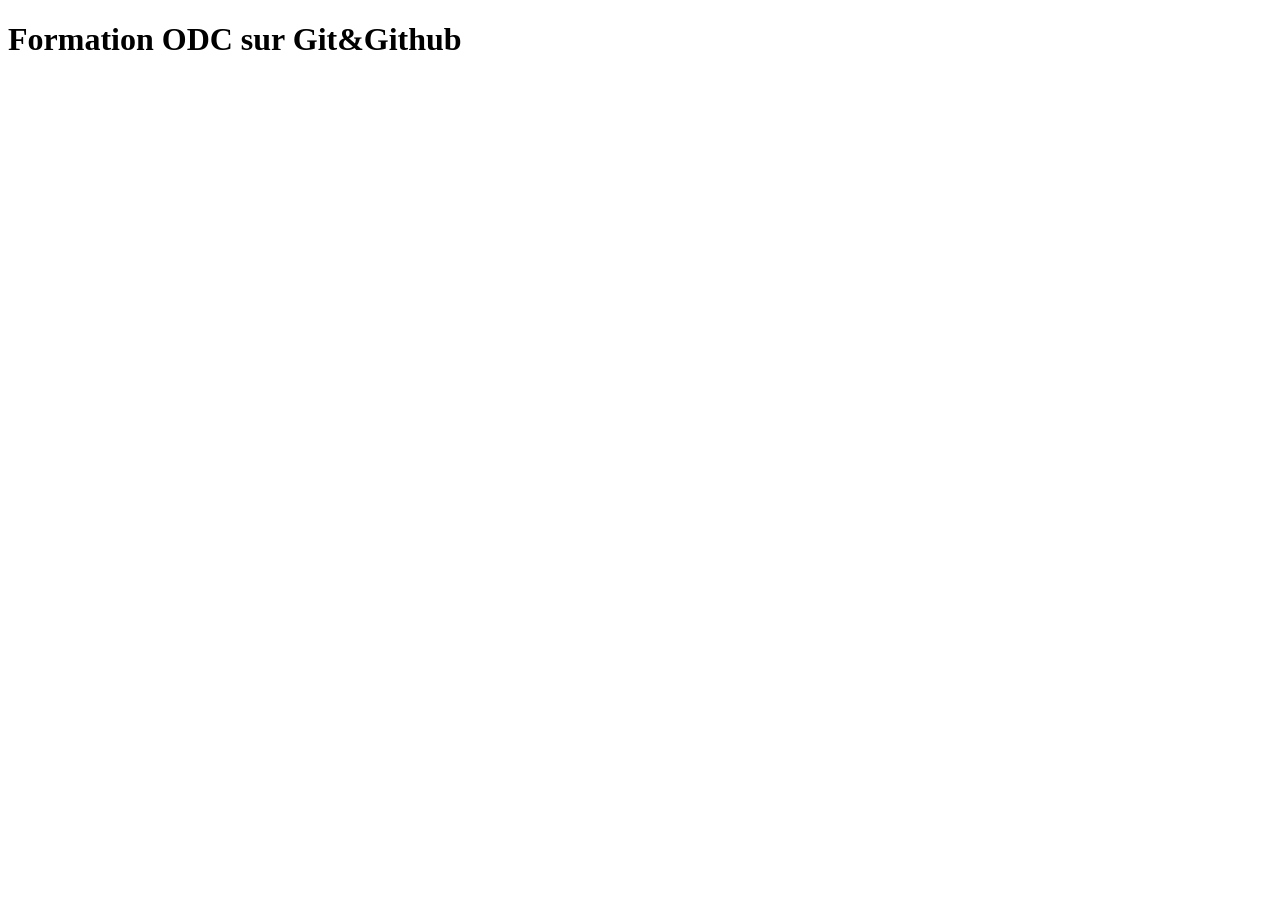
==== index.html @ 803f6615 "creation du fichier Html" ====
<!DOCTYPE html>
<html lang="en">
<head>
    <meta charset="UTF-8">
    <meta name="viewport" content="width=device-width, initial-scale=1.0">
    <title>projet1</title>
</head>
<body>
    <h1>
        Formation ODC sur Git&Github
    </h1>
</body>
</html>
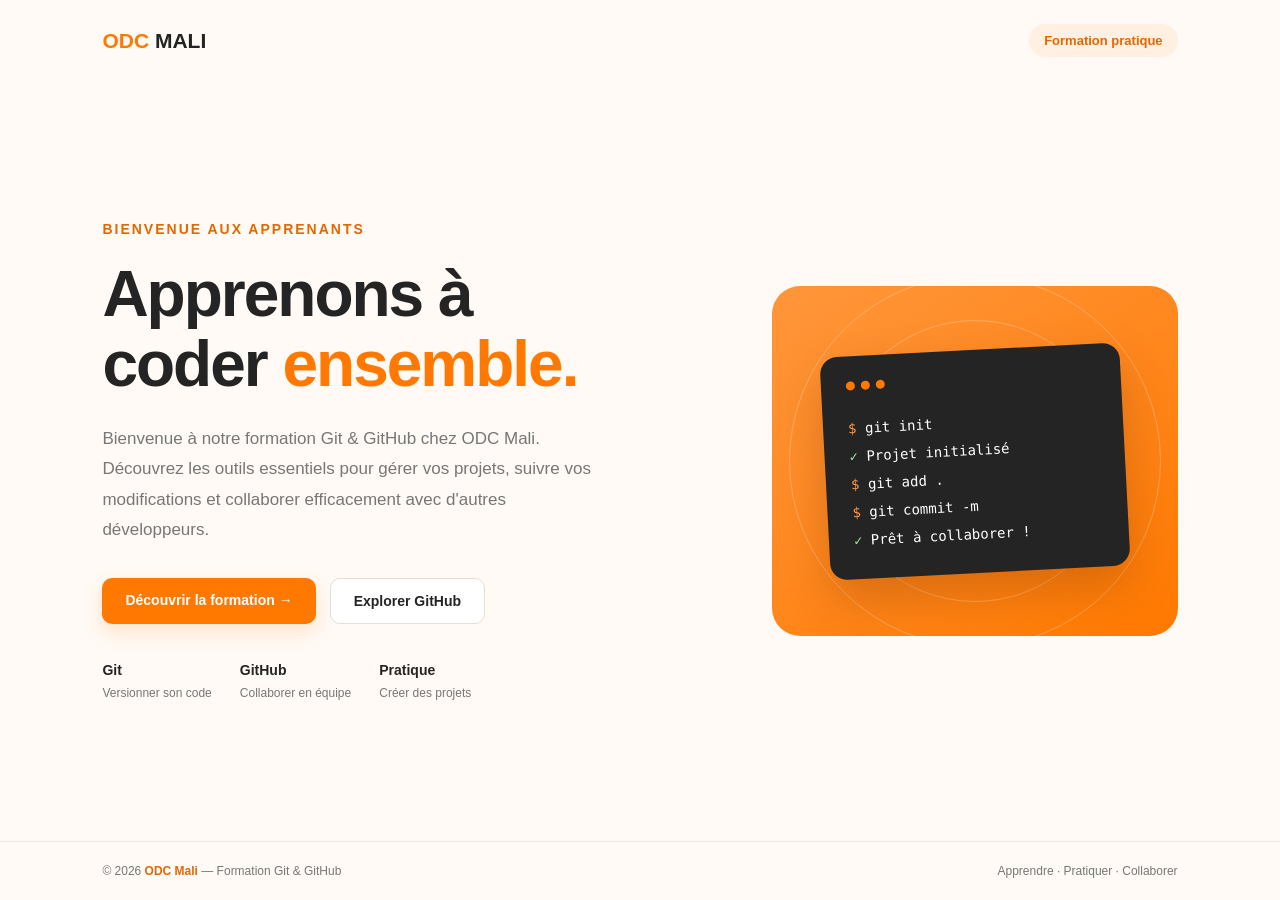
==== commit b4f47ca2: "Creation de la page de bienvenue a la formation" ====
--- a/index.html
+++ b/index.html
@@ -1,13 +1,90 @@
+
 <!DOCTYPE html>
-<html lang="en">
+<html lang="fr">
 <head>
     <meta charset="UTF-8">
     <meta name="viewport" content="width=device-width, initial-scale=1.0">
-    <title>projet1</title>
+    <title>Bienvenue | Formation Git & GitHub - ODC Mali</title>
+    <link rel="stylesheet" href="css/style.css">
 </head>
+
 <body>
-    <h1>
-        Formation ODC sur Git&Github
-    </h1>
+
+    <header>
+        <div class="brand">ODC <span>MALI</span></div>
+        <div class="tag">Formation pratique</div>
+    </header>
+
+    <main>
+        <section class="hero">
+
+            <div class="content">
+                <p class="label">Bienvenue aux apprenants</p>
+
+                <h1>
+                    Apprenons à<br>
+                    coder <span>ensemble.</span>
+                </h1>
+
+                <p class="description">
+                    Bienvenue à notre formation Git & GitHub chez ODC Mali.
+                    Découvrez les outils essentiels pour gérer vos projets,
+                    suivre vos modifications et collaborer efficacement
+                    avec d'autres développeurs.
+                </p>
+
+                <div class="buttons">
+                    <a href="#programme" class="btn btn-primary">
+                        Découvrir la formation →
+                    </a>
+
+                    <a href="https://github.com" target="_blank"
+                       rel="noopener noreferrer" class="btn btn-secondary">
+                        Explorer GitHub
+                    </a>
+                </div>
+
+                <div class="info" id="programme">
+                    <div class="info-item">
+                        <strong>Git</strong>
+                        <small>Versionner son code</small>
+                    </div>
+
+                    <div class="info-item">
+                        <strong>GitHub</strong>
+                        <small>Collaborer en équipe</small>
+                    </div>
+
+                    <div class="info-item">
+                        <strong>Pratique</strong>
+                        <small>Créer des projets</small>
+                    </div>
+                </div>
+            </div>
+
+            <div class="visual">
+                <div class="code-card">
+                    <div class="dots">
+                        <span class="dot"></span>
+                        <span class="dot"></span>
+                        <span class="dot"></span>
+                    </div>
+
+                    <p><span class="code-orange">$</span> git init</p>
+                    <p><span class="code-green">✓</span> Projet initialisé</p>
+                    <p><span class="code-orange">$</span> git add .</p>
+                    <p><span class="code-orange">$</span> git commit -m</p>
+                    <p><span class="code-green">✓</span> Prêt à collaborer !</p>
+                </div>
+            </div>
+
+        </section>
+    </main>
+
+    <footer>
+        <p>© 2026 <strong>ODC Mali</strong> — Formation Git & GitHub</p>
+        <p>Apprendre · Pratiquer · Collaborer</p>
+    </footer>
+
 </body>
-</html>+</html>
--- a/css/style.css
+++ b/css/style.css
@@ -0,0 +1,276 @@
+
+        :root {
+            --orange: #ff7900;
+            --orange-dark: #e56700;
+            --background: #fffaf5;
+            --text: #242424;
+            --muted: #777;
+        }
+
+        * {
+            margin: 0;
+            padding: 0;
+            box-sizing: border-box;
+        }
+
+        body {
+            font-family: "Segoe UI", Arial, sans-serif;
+            background: var(--background);
+            color: var(--text);
+            min-height: 100vh;
+            display: flex;
+            flex-direction: column;
+        }
+
+        header {
+            display: flex;
+            justify-content: space-between;
+            align-items: center;
+            padding: 24px 8%;
+        }
+
+        .brand {
+            font-size: 21px;
+            font-weight: 800;
+            color: var(--orange);
+        }
+
+        .brand span {
+            color: var(--text);
+        }
+
+        .tag {
+            background: #fff0e1;
+            color: var(--orange-dark);
+            padding: 9px 15px;
+            border-radius: 30px;
+            font-size: 13px;
+            font-weight: 600;
+        }
+
+        main {
+            flex: 1;
+            display: flex;
+            align-items: center;
+            justify-content: center;
+            padding: 50px 8%;
+        }
+
+        .hero {
+            width: 100%;
+            max-width: 1100px;
+            display: grid;
+            grid-template-columns: 1.2fr 0.8fr;
+            align-items: center;
+            gap: 60px;
+        }
+
+        .label {
+            color: var(--orange-dark);
+            font-weight: 700;
+            font-size: 14px;
+            letter-spacing: 2px;
+            text-transform: uppercase;
+            margin-bottom: 22px;
+        }
+
+        h1 {
+            font-size: clamp(42px, 5vw, 68px);
+            line-height: 1.1;
+            letter-spacing: -2px;
+            margin-bottom: 24px;
+        }
+
+        h1 span {
+            color: var(--orange);
+        }
+
+        .description {
+            font-size: 17px;
+            line-height: 1.8;
+            color: var(--muted);
+            max-width: 510px;
+            margin-bottom: 32px;
+        }
+
+        .buttons {
+            display: flex;
+            gap: 14px;
+            flex-wrap: wrap;
+        }
+
+        .btn {
+            display: inline-block;
+            padding: 14px 23px;
+            border-radius: 10px;
+            text-decoration: none;
+            font-size: 14px;
+            font-weight: 700;
+            transition: 0.25s;
+        }
+
+        .btn-primary {
+            background: var(--orange);
+            color: white;
+            box-shadow: 0 8px 20px #ff79002b;
+        }
+
+        .btn-primary:hover {
+            background: var(--orange-dark);
+            transform: translateY(-3px);
+        }
+
+        .btn-secondary {
+            color: var(--text);
+            border: 1px solid #e7ddd3;
+            background: white;
+        }
+
+        .btn-secondary:hover {
+            border-color: var(--orange);
+        }
+
+        .visual {
+            background: linear-gradient(145deg, #ff963b, #ff7900);
+            border-radius: 28px;
+            min-height: 350px;
+            display: flex;
+            align-items: center;
+            justify-content: center;
+            position: relative;
+            overflow: hidden;
+            padding: 30px;
+        }
+
+        .visual::before,
+        .visual::after {
+            content: "";
+            position: absolute;
+            border: 1px solid #ffffff40;
+            border-radius: 50%;
+        }
+
+        .visual::before {
+            width: 280px;
+            height: 280px;
+        }
+
+        .visual::after {
+            width: 370px;
+            height: 370px;
+        }
+
+        .code-card {
+            z-index: 1;
+            width: 100%;
+            max-width: 300px;
+            background: #242424;
+            color: #fff;
+            padding: 25px;
+            border-radius: 17px;
+            box-shadow: 0 20px 45px #71300045;
+            transform: rotate(-3deg);
+        }
+
+        .dots {
+            display: flex;
+            gap: 6px;
+            margin-bottom: 24px;
+        }
+
+        .dot {
+            width: 9px;
+            height: 9px;
+            background: #ff7900;
+            border-radius: 50%;
+        }
+
+        .code-card p {
+            font-family: Consolas, monospace;
+            font-size: 14px;
+            line-height: 2;
+        }
+
+        .code-orange {
+            color: #ff9b45;
+        }
+
+        .code-green {
+            color: #9fe3a2;
+        }
+
+        .info {
+            display: flex;
+            gap: 28px;
+            flex-wrap: wrap;
+            margin-top: 38px;
+        }
+
+        .info-item strong {
+            display: block;
+            font-size: 14px;
+            margin-bottom: 5px;
+        }
+
+        .info-item small {
+            color: var(--muted);
+            font-size: 12px;
+        }
+
+        footer {
+            padding: 22px 8%;
+            border-top: 1px solid #f0e7df;
+            display: flex;
+            justify-content: space-between;
+            align-items: center;
+            gap: 12px;
+            flex-wrap: wrap;
+            color: var(--muted);
+            font-size: 12px;
+        }
+
+        footer strong {
+            color: var(--orange-dark);
+        }
+
+        @media (max-width: 800px) {
+            header {
+                padding: 22px 6%;
+            }
+
+            main {
+                padding: 35px 6%;
+            }
+
+            .hero {
+                grid-template-columns: 1fr;
+                gap: 40px;
+            }
+
+            h1 {
+                font-size: 46px;
+            }
+
+            .visual {
+                min-height: 300px;
+            }
+
+            footer {
+                padding: 20px 6%;
+            }
+        }
+
+        @media (max-width: 420px) {
+            h1 {
+                font-size: 38px;
+            }
+
+            .tag {
+                font-size: 11px;
+                padding: 8px 10px;
+            }
+
+            .info {
+                gap: 18px;
+            }
+        }
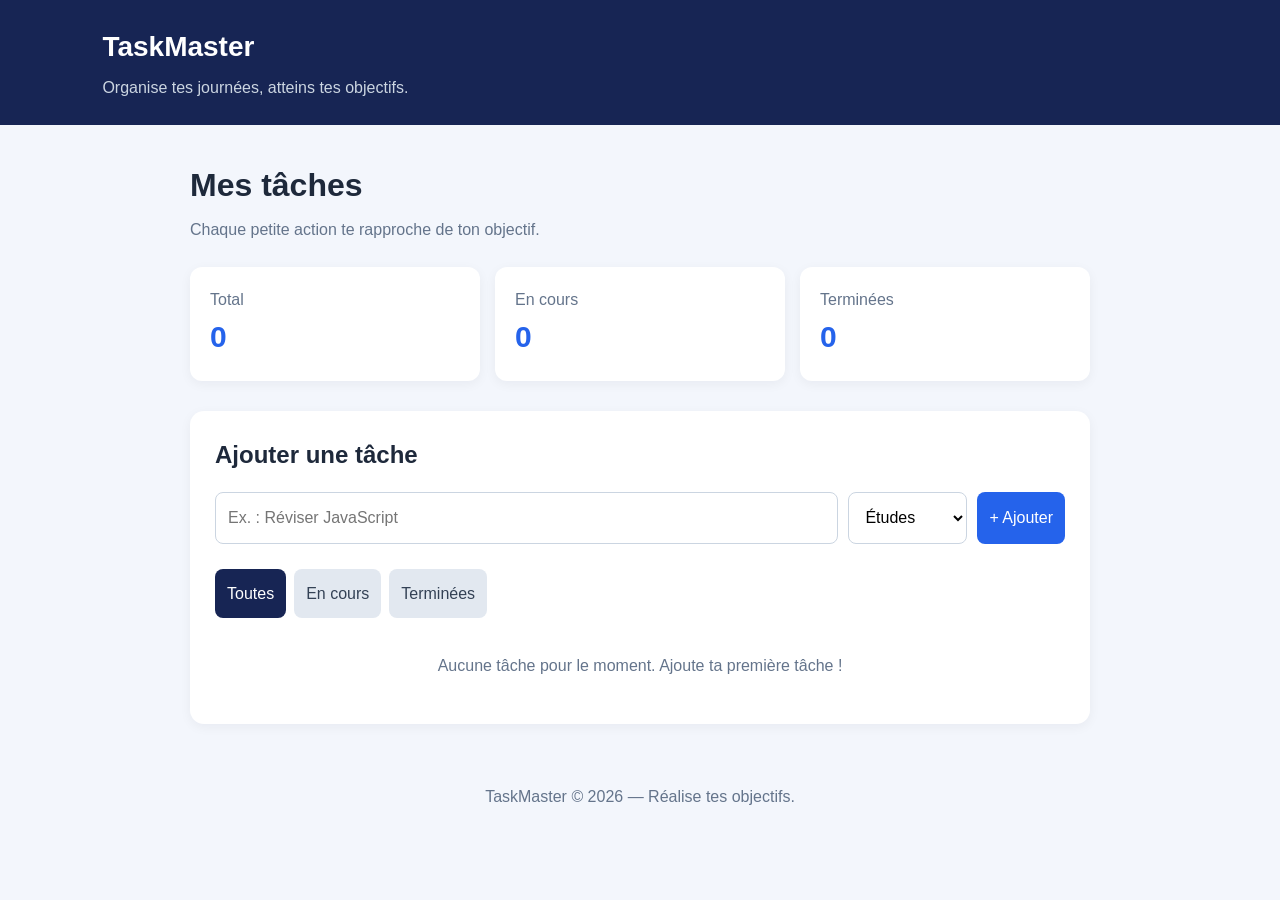
==== commit 748c1cbc: "ajout des fichier index.html, java.js, style.css" ====
--- a/index.html
+++ b/index.html
@@ -4,87 +4,80 @@
 <head>
     <meta charset="UTF-8">
     <meta name="viewport" content="width=device-width, initial-scale=1.0">
-    <title>Bienvenue | Formation Git & GitHub - ODC Mali</title>
-    <link rel="stylesheet" href="css/style.css">
+    <title>TaskMaster - Gestionnaire de tâches</title>
+    <link rel="stylesheet" href="style.css">
+    <script src="script.js" defer></script>
 </head>
-
 <body>
-
-    <header>
-        <div class="brand">ODC <span>MALI</span></div>
-        <div class="tag">Formation pratique</div>
+    <header class="header">
+        <div class="logo">TaskMaster</div>
+        <p>Organise tes journées, atteins tes objectifs.</p>
     </header>
 
-    <main>
-        <section class="hero">
+    <main class="container">
+        <section class="welcome">
+            <h1>Mes tâches</h1>
+            <p>Chaque petite action te rapproche de ton objectif.</p>
+        </section>
 
-            <div class="content">
-                <p class="label">Bienvenue aux apprenants</p>
+        <section class="stats">
+            <div class="stat-card">
+                <span>Total</span>
+                <strong id="total">0</strong>
+            </div>
+            <div class="stat-card">
+                <span>En cours</span>
+                <strong id="remaining">0</strong>
+            </div>
+            <div class="stat-card">
+                <span>Terminées</span>
+                <strong id="completed">0</strong>
+            </div>
+        </section>
 
-                <h1>
-                    Apprenons à<br>
-                    coder <span>ensemble.</span>
-                </h1>
+        <section class="task-panel">
+            <h2>Ajouter une tâche</h2>
 
-                <p class="description">
-                    Bienvenue à notre formation Git & GitHub chez ODC Mali.
-                    Découvrez les outils essentiels pour gérer vos projets,
-                    suivre vos modifications et collaborer efficacement
-                    avec d'autres développeurs.
-                </p>
+            <form id="task-form">
+                <input
+                    type="text"
+                    id="task-title"
+                    placeholder="Ex. : Réviser JavaScript"
+                    required
+                    maxlength="100"
+                >
 
-                <div class="buttons">
-                    <a href="#programme" class="btn btn-primary">
-                        Découvrir la formation →
-                    </a>
+                <select id="task-category">
+                    <option value="Études">Études</option>
+                    <option value="Projet">Projet</option>
+                    <option value="Personnel">Personnel</option>
+                </select>
 
-                    <a href="https://github.com" target="_blank"
-                       rel="noopener noreferrer" class="btn btn-secondary">
-                        Explorer GitHub
-                    </a>
-                </div>
+                <button type="submit">+ Ajouter</button>
+            </form>
 
-                <div class="info" id="programme">
-                    <div class="info-item">
-                        <strong>Git</strong>
-                        <small>Versionner son code</small>
-                    </div>
-
-                    <div class="info-item">
-                        <strong>GitHub</strong>
-                        <small>Collaborer en équipe</small>
-                    </div>
-
-                    <div class="info-item">
-                        <strong>Pratique</strong>
-                        <small>Créer des projets</small>
-                    </div>
-                </div>
+            <div class="filters">
+                <button class="filter active" data-filter="all">
+                    Toutes
+                </button>
+                <button class="filter" data-filter="pending">
+                    En cours
+                </button>
+                <button class="filter" data-filter="completed">
+                    Terminées
+                </button>
             </div>
 
-            <div class="visual">
-                <div class="code-card">
-                    <div class="dots">
-                        <span class="dot"></span>
-                        <span class="dot"></span>
-                        <span class="dot"></span>
-                    </div>
+            <ul id="task-list"></ul>
 
-                    <p><span class="code-orange">$</span> git init</p>
-                    <p><span class="code-green">✓</span> Projet initialisé</p>
-                    <p><span class="code-orange">$</span> git add .</p>
-                    <p><span class="code-orange">$</span> git commit -m</p>
-                    <p><span class="code-green">✓</span> Prêt à collaborer !</p>
-                </div>
-            </div>
-
+            <p id="empty-message">
+                Aucune tâche pour le moment. Ajoute ta première tâche !
+            </p>
         </section>
     </main>
 
     <footer>
-        <p>© 2026 <strong>ODC Mali</strong> — Formation Git & GitHub</p>
-        <p>Apprendre · Pratiquer · Collaborer</p>
+        <p>TaskMaster © 2026 — Réalise tes objectifs.</p>
     </footer>
-
 </body>
 </html>
--- a/style.css
+++ b/style.css
@@ -0,0 +1,235 @@
+
+* {
+    box-sizing: border-box;
+    margin: 0;
+    padding: 0;
+}
+
+body {
+    font-family: Arial, sans-serif;
+    background: #f3f6fc;
+    color: #1e293b;
+    line-height: 1.6;
+}
+
+.header {
+    background: #172554;
+    color: white;
+    padding: 25px 8%;
+}
+
+.logo {
+    font-size: 28px;
+    font-weight: bold;
+}
+
+.header p {
+    color: #cbd5e1;
+    margin-top: 5px;
+}
+
+.container {
+    width: min(900px, 90%);
+    margin: 35px auto;
+}
+
+.welcome {
+    margin-bottom: 25px;
+}
+
+.welcome h1 {
+    font-size: 32px;
+    margin-bottom: 5px;
+}
+
+.welcome p {
+    color: #64748b;
+}
+
+.stats {
+    display: grid;
+    grid-template-columns: repeat(3, 1fr);
+    gap: 15px;
+    margin-bottom: 30px;
+}
+
+.stat-card {
+    background: white;
+    padding: 20px;
+    border-radius: 12px;
+    box-shadow: 0 3px 12px #0f172a0d;
+}
+
+.stat-card span {
+    display: block;
+    color: #64748b;
+}
+
+.stat-card strong {
+    display: block;
+    font-size: 30px;
+    color: #2563eb;
+}
+
+.task-panel {
+    background: white;
+    padding: 25px;
+    border-radius: 14px;
+    box-shadow: 0 3px 12px #0f172a0d;
+}
+
+.task-panel h2 {
+    margin-bottom: 18px;
+}
+
+#task-form {
+    display: flex;
+    gap: 10px;
+    flex-wrap: wrap;
+}
+
+input, select, button {
+    font: inherit;
+    border-radius: 8px;
+    padding: 12px;
+}
+
+input, select {
+    border: 1px solid #cbd5e1;
+    background: white;
+}
+
+input {
+    flex: 1;
+    min-width: 180px;
+}
+
+button {
+    border: none;
+    cursor: pointer;
+    transition: 0.2s;
+}
+
+#task-form button {
+    background: #2563eb;
+    color: white;
+}
+
+button:hover {
+    opacity: 0.85;
+}
+
+.filters {
+    display: flex;
+    flex-wrap: wrap;
+    gap: 8px;
+    margin: 25px 0 15px;
+}
+
+.filter {
+    background: #e2e8f0;
+    color: #334155;
+}
+
+.filter.active {
+    background: #172554;
+    color: white;
+}
+
+#task-list {
+    list-style: none;
+}
+
+.task-item {
+    display: flex;
+    align-items: center;
+    gap: 12px;
+    padding: 15px 0;
+    border-bottom: 1px solid #e2e8f0;
+}
+
+.task-item input[type="checkbox"] {
+    flex: 0 0 auto;
+    min-width: auto;
+    width: 18px;
+    height: 18px;
+    cursor: pointer;
+}
+
+.task-info {
+    flex: 1;
+    overflow-wrap: anywhere;
+}
+
+.task-info strong {
+    display: block;
+}
+
+.category {
+    display: inline-block;
+    color: #475569;
+    background: #eff6ff;
+    border-radius: 5px;
+    padding: 2px 8px;
+    font-size: 12px;
+    margin-top: 4px;
+}
+
+.task-item.done .task-info strong {
+    text-decoration: line-through;
+    color: #94a3b8;
+}
+
+.delete-btn {
+    background: #fee2e2;
+    color: #b91c1c;
+}
+
+#empty-message {
+    text-align: center;
+    padding: 20px 0;
+    color: #64748b;
+}
+
+footer {
+    text-align: center;
+    padding: 25px;
+    color: #64748b;
+}
+
+@media (max-width: 600px) {
+    .header {
+        padding: 20px 5%;
+    }
+
+    .container {
+        width: 92%;
+        margin: 25px auto;
+    }
+
+    .stats {
+        gap: 8px;
+    }
+
+    .stat-card {
+        padding: 12px;
+    }
+
+    .stat-card strong {
+        font-size: 24px;
+    }
+
+    .task-panel {
+        padding: 16px;
+    }
+
+    #task-form {
+        flex-direction: column;
+    }
+
+    #task-form input,
+    #task-form select,
+    #task-form button {
+        width: 100%;
+    }
+}
